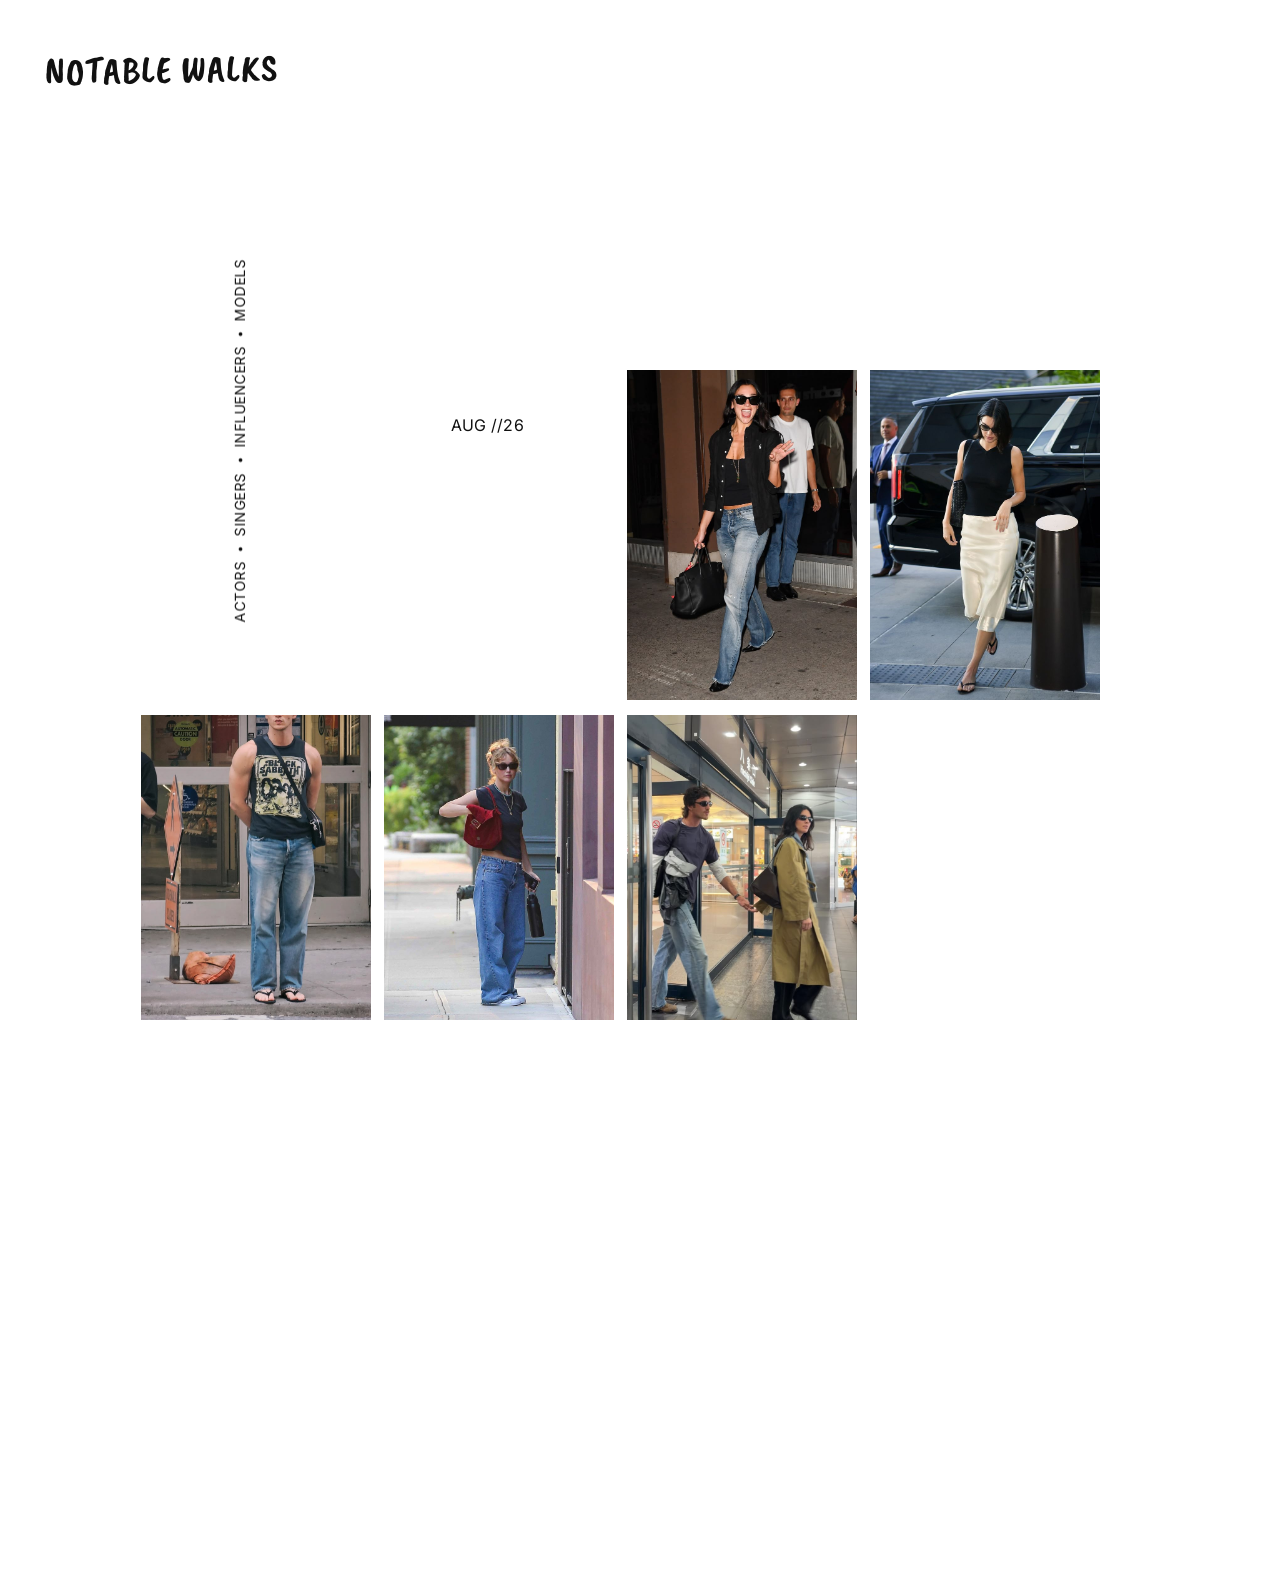
==== index.html @ 3f99941d "first version" ====
<!DOCTYPE html>
<html lang="en">
<head>
    <meta charset="UTF-8">
    <meta name="viewport" content="width=device-width, initial-scale=1.0">

    <title>Notable Walks</title>

    <link rel="preconnect" href="https://fonts.googleapis.com">
    <link rel="preconnect" href="https://fonts.gstatic.com" crossorigin>

    <link href="https://fonts.googleapis.com/css2?family=Caveat+Brush&family=Inter:wght@300;400;500;600&display=swap" rel="stylesheet">

    <link rel="stylesheet" href="style.css">
</head>

<body>

    <!-- TOP HEADER -->
    <header class="header">

        <div class="brand">
            NOTABLE WALKS
        </div>

        </header>


    <!-- SIDE CATEGORY NAVIGATION -->
    <nav class="side-nav">

        <a href="#actors">ACTORS</a>
        <span>•</span>

        <a href="#singers">SINGERS</a>
        <span>•</span>

        <a href="#influencers">INFLUENCERS</a>
        <span>•</span>

        <a href="#models">MODELS</a>

    </nav>


    <!-- MAIN CONTENT -->
    <main class="page">

        <div class="date">
            AUG //26
        </div>


        <!-- PHOTO COLLAGE -->
        <section class="collage">

            <!-- IMAGE 1 -->
            <div class="photo photo-1">
                <img
                    src="images/dualipa.jpg">
                    alt="dualipa"
            </div>


            <!-- IMAGE 2 -->
            <div class="photo photo-2">
                <img
                    src="images/kendalljenner.jpg"
                    alt="kendalljenner">
            </div>


            <!-- IMAGE 3 -->
            <div class="photo photo-3">
                <img
                    src="images/connorstorrie.jpg"
                    alt="connorstorrie">
            </div>


            <!-- IMAGE 4 -->
            <div class="photo photo-4">
                <img
                    src="images/jenniferlawrence.jpg"
                    alt="jenniferlawrence">
            </div>


            <!-- IMAGE 5 -->
            <div class="photo photo-5">
                <img
                    src="images/jacobelordi.jpg"
                    alt="jacobelordi">
            </div>


     

        </section>

    </main>


    <script src="script.js"></script>

</body>
</html>
---- style.css ----
/* =========================================
   RESET
========================================= */

* {
    margin: 0;
    padding: 0;
    box-sizing: border-box;
}

html {
    scroll-behavior: smooth;
}

body {
    background: #ffffff;
    color: #111111;
    font-family: "Inter", Arial, sans-serif;
    min-height: 100vh;
}


/* =========================================
   HEADER
========================================= */

.header {
    position: fixed;
    top: 0;
    left: 0;

    width: 100%;
    height: 150px;

    display: flex;
    align-items: flex-start;
    justify-content: space-between;

    padding: 55px 5.2vw 0 3.5vw;

    z-index: 100;

    pointer-events: none;
}


/* NOTABLE WALKS LOGO */

.brand {
    font-family: "Caveat Brush", cursive;

    font-size: clamp(30px, 3vw, 48px);

    letter-spacing: 1px;

    line-height: 0.8;

    transform: rotate(-1deg);

    white-space: nowrap;
}


/* GUIDE */

.guide {
    font-family: Arial, sans-serif;

    font-size: clamp(32px, 3.2vw, 48px);

    font-weight: 400;

    letter-spacing: -2px;

    margin-right: 35%;
}


/* =========================================
   SIDE NAVIGATION
========================================= */

.side-nav {
    position: fixed;

    left: 4.5vw;
    top: 49%;

    transform: translateY(-50%) rotate(-90deg);

    transform-origin: center;

    display: flex;
    align-items: center;
    gap: 9px;

    white-space: nowrap;

    z-index: 100;
}

.side-nav a {
    color: #111111;

    text-decoration: none;

    font-size: 14px;

    font-weight: 400;

    letter-spacing: 0.5px;

    transition: opacity 0.25s ease;
}

.side-nav a:hover {
    opacity: 0.4;
}

.side-nav span {
    font-size: 12px;
}


/* =========================================
   MAIN PAGE
========================================= */

.page {
    position: relative;

    min-height: 100vh;

    width: 100%;

    padding-top: 200px;
}


/* =========================================
   DATE
========================================= */

.date {
    position: absolute;

    top: 415px;
    left: 35.2%;

    font-size: 16px;

    font-weight: 400;

    letter-spacing: 0.3px;

    z-index: 20;
}


/* =========================================
   PHOTO COLLAGE
========================================= */

.collage {

    position: relative;

    width: 76vw;

    max-width: 980px;

    height: 1200px;

    margin-left: 11%;

    margin-top: 170px;
}


/* =========================================
   ALL PHOTOS
========================================= */

.photo {
    position: absolute;

    overflow: hidden;

    background: #eeeeee;

    transition:
        transform 0.5s cubic-bezier(.2,.8,.2,1),
        filter 0.5s ease;

    cursor: pointer;
}

.photo img {
    width: 100%;
    height: 100%;

    display: block;

    object-fit: cover;

    transition:
        transform 0.7s cubic-bezier(.2,.8,.2,1),
        filter 0.5s ease;
}


/* Hover */

.photo:hover {
    transform: translateY(-8px);
    z-index: 50;
}

.photo:hover img {
    transform: scale(1.04);
}


/* =========================================
   PHOTO POSITIONS
========================================= */


/* Top left-ish image */

.photo-1 {
    left: 50%;
    top: 0;

    width: 230px;
    height: 330px;

    z-index: 5;
}


/* Top right image */

.photo-2 {
    left: 75%;
    top: 0;

    width: 230px;
    height: 330px;

    z-index: 6;
}


/* Middle left */

.photo-3 {
    left: 0;
    top: 345px;

    width: 230px;
    height: 305px;

    z-index: 5;
}


/* Middle center */

.photo-4 {
    left: 25%;
    top: 345px;

    width: 230px;
    height: 305px;

    z-index: 5;
}


/* Middle right */

.photo-5 {
    left: 50%;
    top: 345px;

    width: 230px;
    height: 305px;

    z-index: 5;
}


/* Bottom left */

.photo-6 {
    left: 0;
    top: 665px;

    width: 230px;
    height: 315px;

    z-index: 5;
}


/* Bottom center */

.photo-7 {
    left: 50%;
    top: 665px;

    width: 230px;
    height: 315px;

    z-index: 5;
}


/* Bottom right */

.photo-8 {
    left: 75%;
    top: 665px;

    width: 230px;
    height: 315px;

    z-index: 5;
}


/* Large lower image */

.photo-9 {
    left: 25%;
    top: 995px;

    width: 230px;
    height: 315px;

    z-index: 5;
}


/* =========================================
   RESPONSIVE — TABLET
========================================= */

@media (max-width: 1000px) {

    .header {
        padding-left: 25px;
        padding-right: 25px;
    }

    .guide {
        margin-right: 20%;
    }

    .side-nav {
        left: 15px;
    }

    .collage {
        width: 82vw;

        margin-left: 10%;

        transform: scale(0.9);
        transform-origin: top left;
    }

    .date {
        left: 45%;
    }
}


/* =========================================
   RESPONSIVE — MOBILE
========================================= */

@media (max-width: 700px) {

    .header {
        height: 110px;

        padding:
            32px
            20px
            0
            20px;
    }

    .brand {
        font-size: 28px;
    }

    .guide {
        font-size: 28px;

        margin-right: 0;

        letter-spacing: -1px;
    }


    /* Move category navigation to bottom */

    .side-nav {

        position: fixed;

        top: auto;
        bottom: 20px;

        left: 50%;

        transform:
            translateX(-50%)
            rotate(0deg);

        width: 94vw;

        justify-content: center;

        gap: 5px;

        flex-wrap: wrap;

        white-space: normal;

        text-align: center;

        background: rgba(255,255,255,0.9);

        padding: 8px;

        backdrop-filter: blur(10px);
    }

    .side-nav a {
        font-size: 9px;
    }

    .side-nav span {
        font-size: 8px;
    }


    /* Date */

    .date {
        top: 135px;

        left: 20px;

        font-size: 12px;
    }


    /* Collage */

    .page {
        padding-top: 140px;
    }

    .collage {

        width: 100%;

        height: 1100px;

        margin: 60px 0 0 0;

        transform: none;
    }


    .photo-1 {
        left: 42%;
        top: 0;

        width: 27vw;
        height: 38vw;
    }

    .photo-2 {
        left: 71%;
        top: 0;

        width: 27vw;
        height: 38vw;
    }

    .photo-3 {
        left: 5%;
        top: 42vw;

        width: 27vw;
        height: 36vw;
    }

    .photo-4 {
        left: 34%;
        top: 42vw;

        width: 27vw;
        height: 36vw;
    }

    .photo-5 {
        left: 63%;
        top: 42vw;

        width: 27vw;
        height: 36vw;
    }

    .photo-6 {
        left: 5%;
        top: 82vw;

        width: 27vw;
        height: 38vw;
    }

    .photo-7 {
        left: 42%;
        top: 82vw;

        width: 27vw;
        height: 38vw;
    }

    .photo-8 {
        left: 71%;
        top: 82vw;

        width: 27vw;
        height: 38vw;
    }

    .photo-9 {
        left: 34%;
        top: 123vw;

        width: 27vw;
        height: 38vw;
    }
}
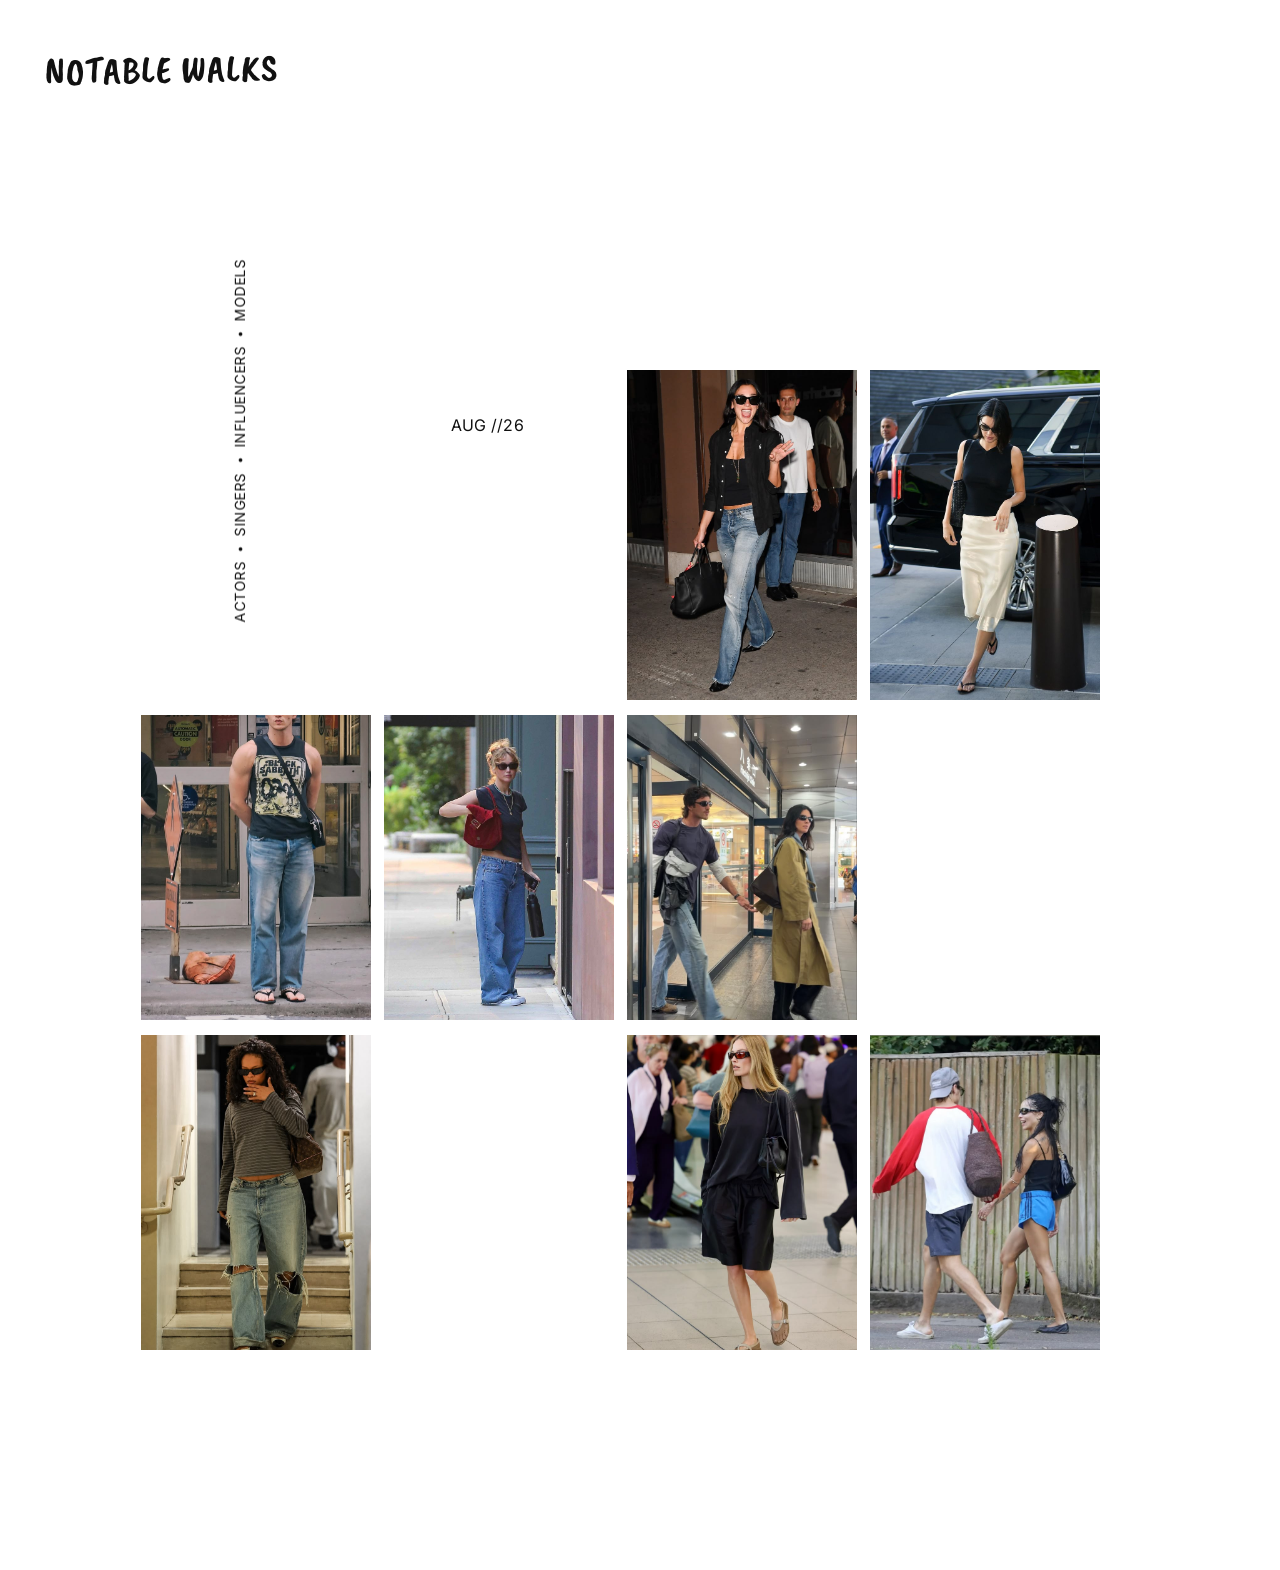
==== commit f6dd12fe: "added celebrity images" ====
--- a/index.html
+++ b/index.html
@@ -93,8 +93,27 @@
                     alt="jacobelordi">
             </div>
 
+            <!-- IMAGE 6 -->
+            <div class="photo photo-6">
+                <img
+                    src="images/rihanna.jpg"
+                    alt="rihanna">
+            </div>
 
+
+             <!-- IMAGE 8 -->
+            <div class="photo photo-8">
+                <img
+                    src="images/margotrobbie.jpg"
+                    alt="margotrobbie">
+            </div>
      
+ <!-- IMAGE 9 -->
+            <div class="photo photo-9">
+                <img
+                    src="images/harrystyles.jpg"
+                    alt="harrystyles">
+            </div>
 
         </section>
 
--- a/style.css
+++ b/style.css
@@ -307,6 +307,19 @@
 /* Bottom center */
 
 .photo-7 {
+    left: 75%;
+    top: 600px;
+
+    width: 230px;
+    height: 315px;
+
+    z-index: 5;
+}
+
+
+/* Bottom right */
+
+.photo-8 {
     left: 50%;
     top: 665px;
 
@@ -317,24 +330,11 @@
 }
 
 
-/* Bottom right */
-
-.photo-8 {
+/* Large lower image */
+
+.photo-9 {
     left: 75%;
     top: 665px;
-
-    width: 230px;
-    height: 315px;
-
-    z-index: 5;
-}
-
-
-/* Large lower image */
-
-.photo-9 {
-    left: 25%;
-    top: 995px;
 
     width: 230px;
     height: 315px;
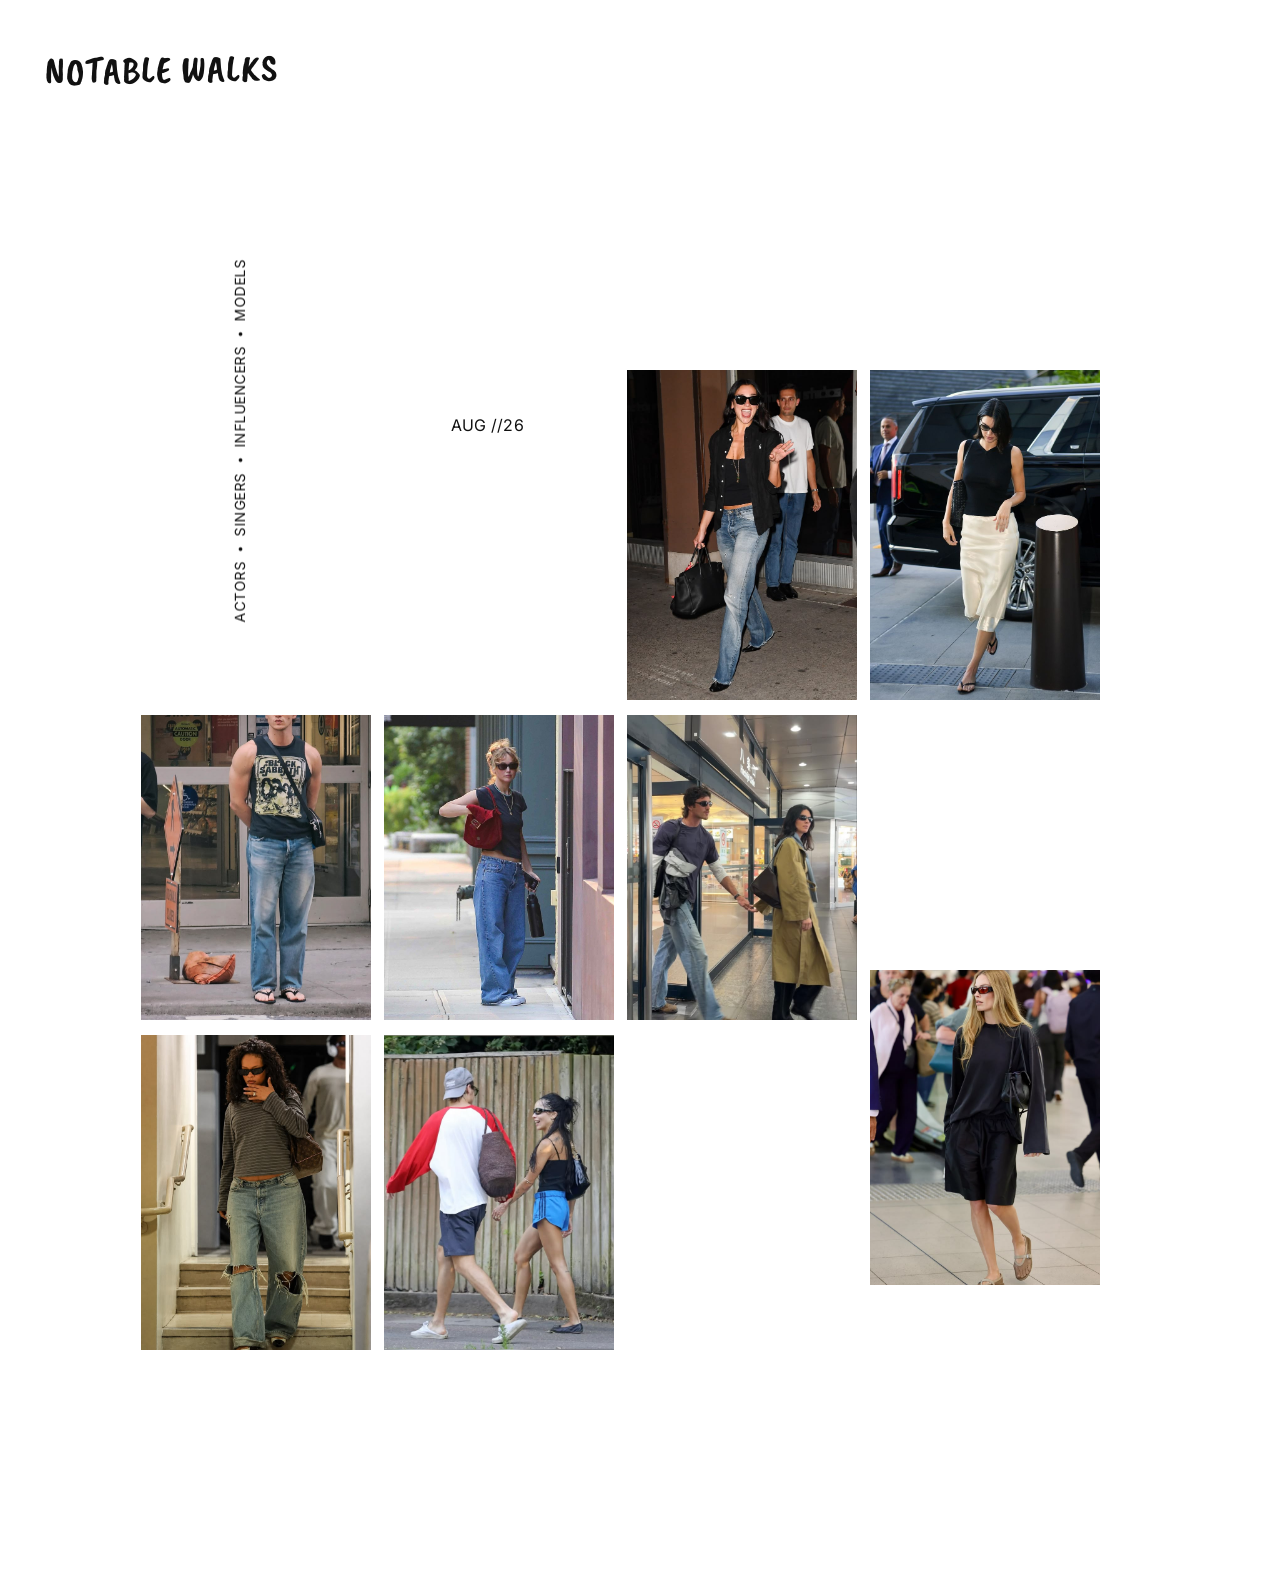
==== commit 6774840e: "adjusted photo size" ====
--- a/index.html
+++ b/index.html
@@ -101,15 +101,15 @@
             </div>
 
 
-             <!-- IMAGE 8 -->
-            <div class="photo photo-8">
+             <!-- IMAGE 7-->
+            <div class="photo photo-7">
                 <img
                     src="images/margotrobbie.jpg"
                     alt="margotrobbie">
             </div>
      
- <!-- IMAGE 9 -->
-            <div class="photo photo-9">
+             <!-- IMAGE 8 -->
+            <div class="photo photo-8">
                 <img
                     src="images/harrystyles.jpg"
                     alt="harrystyles">
--- a/style.css
+++ b/style.css
@@ -320,7 +320,7 @@
 /* Bottom right */
 
 .photo-8 {
-    left: 50%;
+    left: 25%;
     top: 665px;
 
     width: 230px;
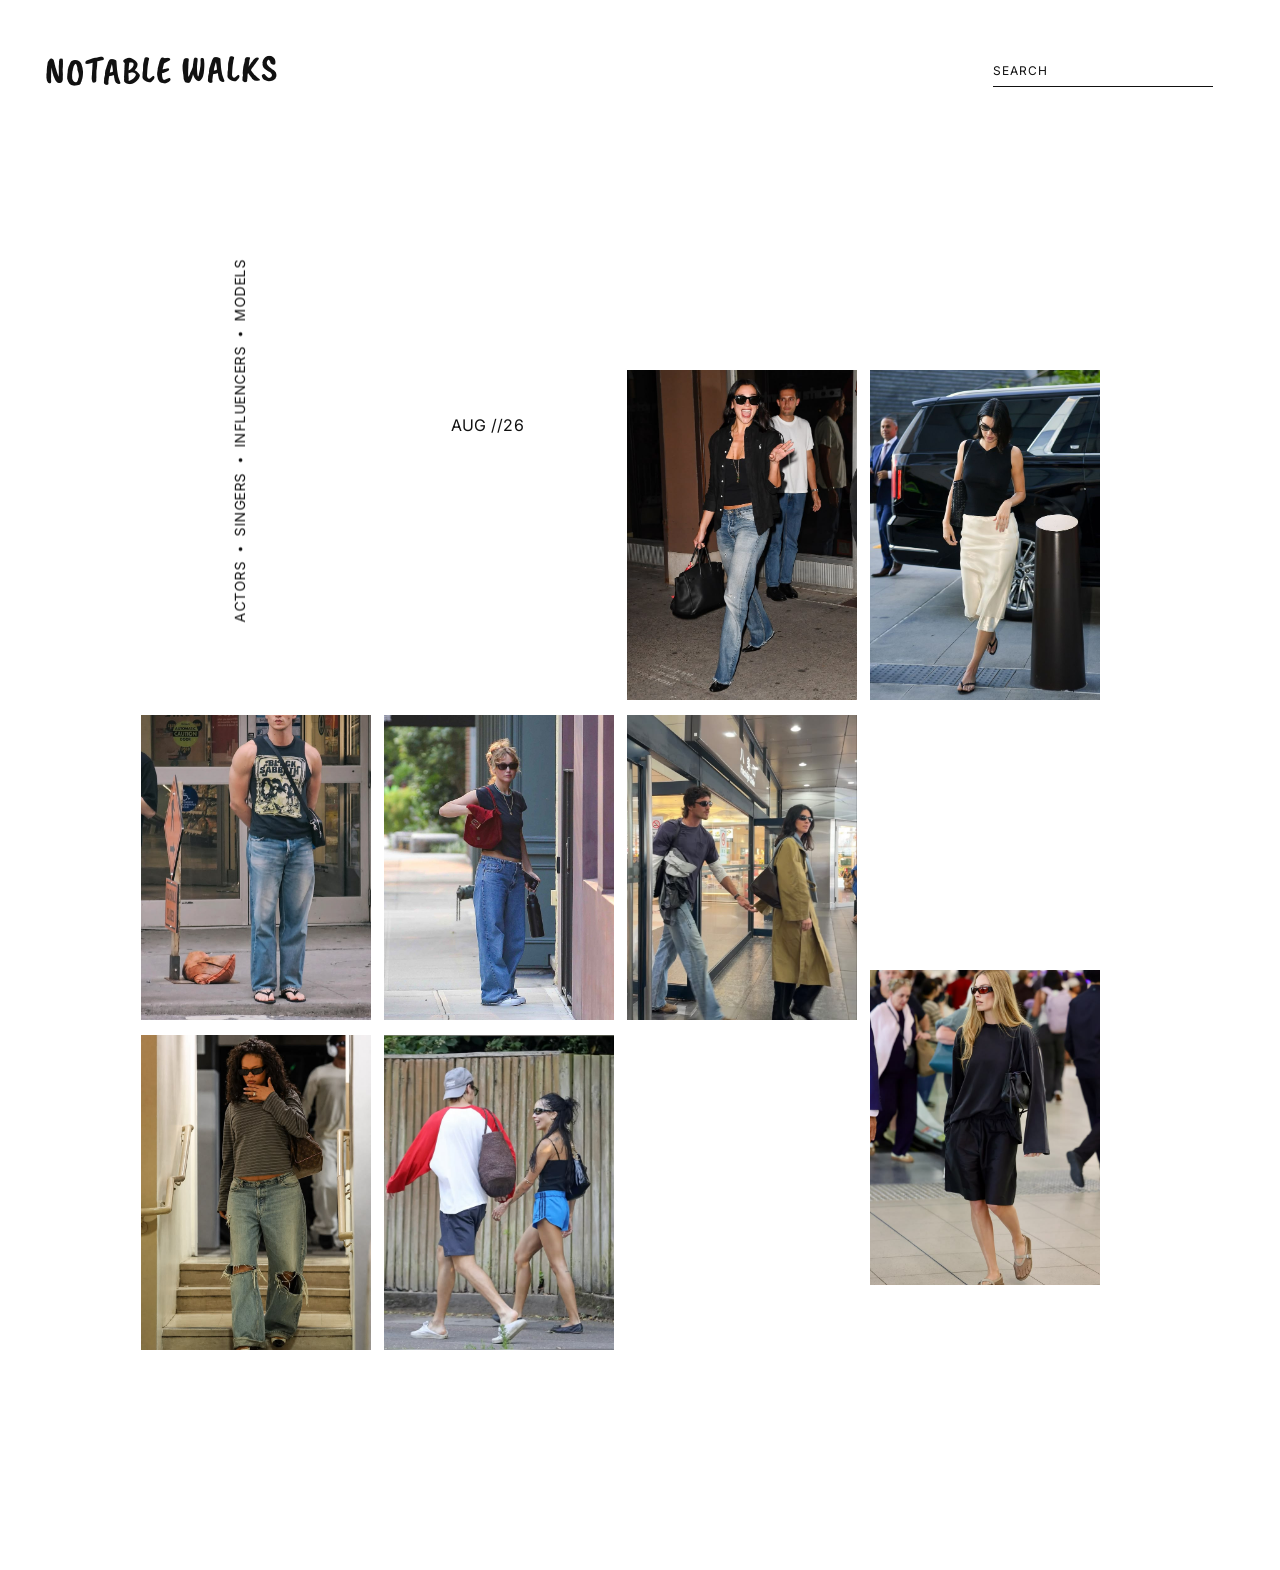
==== commit aca4390b: "added search function" ====
--- a/index.html
+++ b/index.html
@@ -23,7 +23,28 @@
             NOTABLE WALKS
         </div>
 
-        </header>
+        <!-- SEARCH -->
+        <div class="search-container">
+
+            <input
+                type="text"
+                id="searchInput"
+                class="search-input"
+                placeholder="SEARCH"
+                autocomplete="off"
+            >
+
+            <button
+                id="clearSearch"
+                class="clear-search"
+                aria-label="Clear search"
+            >
+                ×
+            </button>
+
+        </div>
+
+    </header>
 
 
     <!-- SIDE CATEGORY NAVIGATION -->
@@ -51,68 +72,114 @@
         </div>
 
 
+        <!-- SEARCH RESULTS MESSAGE -->
+        <div id="searchMessage" class="search-message"></div>
+
+
         <!-- PHOTO COLLAGE -->
-        <section class="collage">
+        <section class="collage" id="collage">
 
-            <!-- IMAGE 1 -->
-            <div class="photo photo-1">
+            <!-- DUA LIPA -->
+            <div
+                class="photo photo-1"
+                data-person="Dua Lipa"
+                data-category="Singer"
+            >
                 <img
-                    src="images/dualipa.jpg">
-                    alt="dualipa"
+                    src="images/dualipa.jpg"
+                    alt="Dua Lipa"
+                >
             </div>
 
 
-            <!-- IMAGE 2 -->
-            <div class="photo photo-2">
+            <!-- KENDALL JENNER -->
+            <div
+                class="photo photo-2"
+                data-person="Kendall Jenner"
+                data-category="Model"
+            >
                 <img
                     src="images/kendalljenner.jpg"
-                    alt="kendalljenner">
+                    alt="Kendall Jenner"
+                >
             </div>
 
 
-            <!-- IMAGE 3 -->
-            <div class="photo photo-3">
+            <!-- CONNOR STORRIE -->
+            <div
+                class="photo photo-3"
+                data-person="Connor Storrie"
+                data-category="Actor"
+            >
                 <img
                     src="images/connorstorrie.jpg"
-                    alt="connorstorrie">
+                    alt="Connor Storrie"
+                >
             </div>
 
 
-            <!-- IMAGE 4 -->
-            <div class="photo photo-4">
+            <!-- JENNIFER LAWRENCE -->
+            <div
+                class="photo photo-4"
+                data-person="Jennifer Lawrence"
+                data-category="Actor"
+            >
                 <img
                     src="images/jenniferlawrence.jpg"
-                    alt="jenniferlawrence">
+                    alt="Jennifer Lawrence"
+                >
             </div>
 
 
-            <!-- IMAGE 5 -->
-            <div class="photo photo-5">
+            <!-- JACOB ELORDI -->
+            <div
+                class="photo photo-5"
+                data-person="Jacob Elordi"
+                data-category="Actor"
+            >
                 <img
                     src="images/jacobelordi.jpg"
-                    alt="jacobelordi">
-            </div>
-
-            <!-- IMAGE 6 -->
-            <div class="photo photo-6">
-                <img
-                    src="images/rihanna.jpg"
-                    alt="rihanna">
+                    alt="Jacob Elordi"
+                >
             </div>
 
 
-             <!-- IMAGE 7-->
-            <div class="photo photo-7">
+            <!-- RIHANNA -->
+            <div
+                class="photo photo-6"
+                data-person="Rihanna"
+                data-category="Singer"
+            >
+                <img
+                    src="images/rihanna.jpg"
+                    alt="Rihanna"
+                >
+            </div>
+
+
+            <!-- MARGOT ROBBIE -->
+            <div
+                class="photo photo-7"
+                data-person="Margot Robbie"
+                data-category="Actor"
+            >
                 <img
                     src="images/margotrobbie.jpg"
-                    alt="margotrobbie">
+                    alt="Margot Robbie"
+                >
             </div>
-     
-             <!-- IMAGE 8 -->
-            <div class="photo photo-8">
+
+
+            <!-- HARRY STYLES -->
+            <div
+                class="photo photo-8"
+                data-person="Harry Styles"
+                data-category="Singer"
+            >
                 <img
                     src="images/harrystyles.jpg"
-                    alt="harrystyles">
+                    alt="Harry Styles"
+                >
             </div>
 
         </section>
--- a/style.css
+++ b/style.css
@@ -44,7 +44,9 @@
 }
 
 
-/* NOTABLE WALKS LOGO */
+/* =========================================
+   NOTABLE WALKS LOGO
+========================================= */
 
 .brand {
     font-family: "Caveat Brush", cursive;
@@ -61,18 +63,84 @@
 }
 
 
-/* GUIDE */
-
-.guide {
-    font-family: Arial, sans-serif;
-
-    font-size: clamp(32px, 3.2vw, 48px);
-
-    font-weight: 400;
-
-    letter-spacing: -2px;
-
-    margin-right: 35%;
+/* =========================================
+   SEARCH
+========================================= */
+
+.search-container {
+    position: relative;
+
+    width: 220px;
+
+    pointer-events: auto;
+}
+
+
+.search-input {
+    width: 100%;
+
+    border: none;
+
+    border-bottom: 1px solid #111111;
+
+    background: transparent;
+
+    padding: 8px 30px 8px 0;
+
+    font-family: "Inter", Arial, sans-serif;
+
+    font-size: 12px;
+
+    letter-spacing: 1px;
+
+    color: #111111;
+
+    outline: none;
+}
+
+
+.search-input::placeholder {
+    color: #111111;
+
+    opacity: 1;
+}
+
+
+.search-input:focus {
+    border-bottom: 1px solid #777777;
+}
+
+
+.clear-search {
+    position: absolute;
+
+    right: 0;
+    top: 50%;
+
+    transform: translateY(-50%);
+
+    border: none;
+
+    background: none;
+
+    font-size: 20px;
+
+    line-height: 1;
+
+    cursor: pointer;
+
+    opacity: 0;
+
+    pointer-events: none;
+
+    transition: opacity 0.2s ease;
+}
+
+
+.clear-search.visible {
+    opacity: 1;
+
+    pointer-events: auto;
 }
 
 
@@ -99,6 +167,7 @@
     z-index: 100;
 }
 
+
 .side-nav a {
     color: #111111;
 
@@ -113,10 +182,12 @@
     transition: opacity 0.25s ease;
 }
 
+
 .side-nav a:hover {
     opacity: 0.4;
 }
 
+
 .side-nav span {
     font-size: 12px;
 }
@@ -158,11 +229,28 @@
 
 
 /* =========================================
+   SEARCH MESSAGE
+========================================= */
+
+.search-message {
+    position: absolute;
+
+    top: 190px;
+    left: 35.2%;
+
+    font-size: 11px;
+
+    letter-spacing: 1px;
+
+    z-index: 20;
+}
+
+
+/* =========================================
    PHOTO COLLAGE
 ========================================= */
 
 .collage {
-
     position: relative;
 
     width: 76vw;
@@ -190,10 +278,12 @@
 
     transition:
         transform 0.5s cubic-bezier(.2,.8,.2,1),
-        filter 0.5s ease;
+        filter 0.5s ease,
+        opacity 0.4s ease;
 
     cursor: pointer;
 }
+
 
 .photo img {
     width: 100%;
@@ -209,12 +299,29 @@
 }
 
 
-/* Hover */
+/* =========================================
+   HIDDEN SEARCH RESULTS
+========================================= */
+
+.photo.hidden {
+    opacity: 0;
+
+    pointer-events: none;
+
+    visibility: hidden;
+}
+
+
+/* =========================================
+   HOVER
+========================================= */
 
 .photo:hover {
     transform: translateY(-8px);
+
     z-index: 50;
 }
+
 
 .photo:hover img {
     transform: scale(1.04);
@@ -330,19 +437,6 @@
 }
 
 
-/* Large lower image */
-
-.photo-9 {
-    left: 75%;
-    top: 665px;
-
-    width: 230px;
-    height: 315px;
-
-    z-index: 5;
-}
-
-
 /* =========================================
    RESPONSIVE — TABLET
 ========================================= */
@@ -354,24 +448,34 @@
         padding-right: 25px;
     }
 
-    .guide {
-        margin-right: 20%;
-    }
+
+    .search-container {
+        width: 180px;
+    }
+
 
     .side-nav {
         left: 15px;
     }
 
+
     .collage {
         width: 82vw;
 
         margin-left: 10%;
 
         transform: scale(0.9);
+
         transform-origin: top left;
     }
 
+
     .date {
+        left: 45%;
+    }
+
+
+    .search-message {
         left: 45%;
     }
 }
@@ -393,16 +497,29 @@
             20px;
     }
 
+
     .brand {
         font-size: 28px;
     }
 
-    .guide {
-        font-size: 28px;
-
-        margin-right: 0;
-
-        letter-spacing: -1px;
+
+    /* Search */
+
+    .search-container {
+        width: 115px;
+    }
+
+
+    .search-input {
+        font-size: 9px;
+
+        padding-top: 5px;
+        padding-bottom: 5px;
+    }
+
+
+    .clear-search {
+        font-size: 17px;
     }
 
 
@@ -440,10 +557,12 @@
         backdrop-filter: blur(10px);
     }
 
+
     .side-nav a {
         font-size: 9px;
     }
 
+
     .side-nav span {
         font-size: 8px;
     }
@@ -460,11 +579,23 @@
     }
 
 
+    /* Search message */
+
+    .search-message {
+        top: 165px;
+
+        left: 20px;
+
+        font-size: 9px;
+    }
+
+
     /* Collage */
 
     .page {
         padding-top: 140px;
     }
+
 
     .collage {
 
@@ -486,6 +617,7 @@
         height: 38vw;
     }
 
+
     .photo-2 {
         left: 71%;
         top: 0;
@@ -494,6 +626,7 @@
         height: 38vw;
     }
 
+
     .photo-3 {
         left: 5%;
         top: 42vw;
@@ -502,6 +635,7 @@
         height: 36vw;
     }
 
+
     .photo-4 {
         left: 34%;
         top: 42vw;
@@ -510,6 +644,7 @@
         height: 36vw;
     }
 
+
     .photo-5 {
         left: 63%;
         top: 42vw;
@@ -518,6 +653,7 @@
         height: 36vw;
     }
 
+
     .photo-6 {
         left: 5%;
         top: 82vw;
@@ -526,6 +662,7 @@
         height: 38vw;
     }
 
+
     .photo-7 {
         left: 42%;
         top: 82vw;
@@ -534,6 +671,7 @@
         height: 38vw;
     }
 
+
     .photo-8 {
         left: 71%;
         top: 82vw;
@@ -541,12 +679,4 @@
         width: 27vw;
         height: 38vw;
     }
-
-    .photo-9 {
-        left: 34%;
-        top: 123vw;
-
-        width: 27vw;
-        height: 38vw;
-    }
 }
